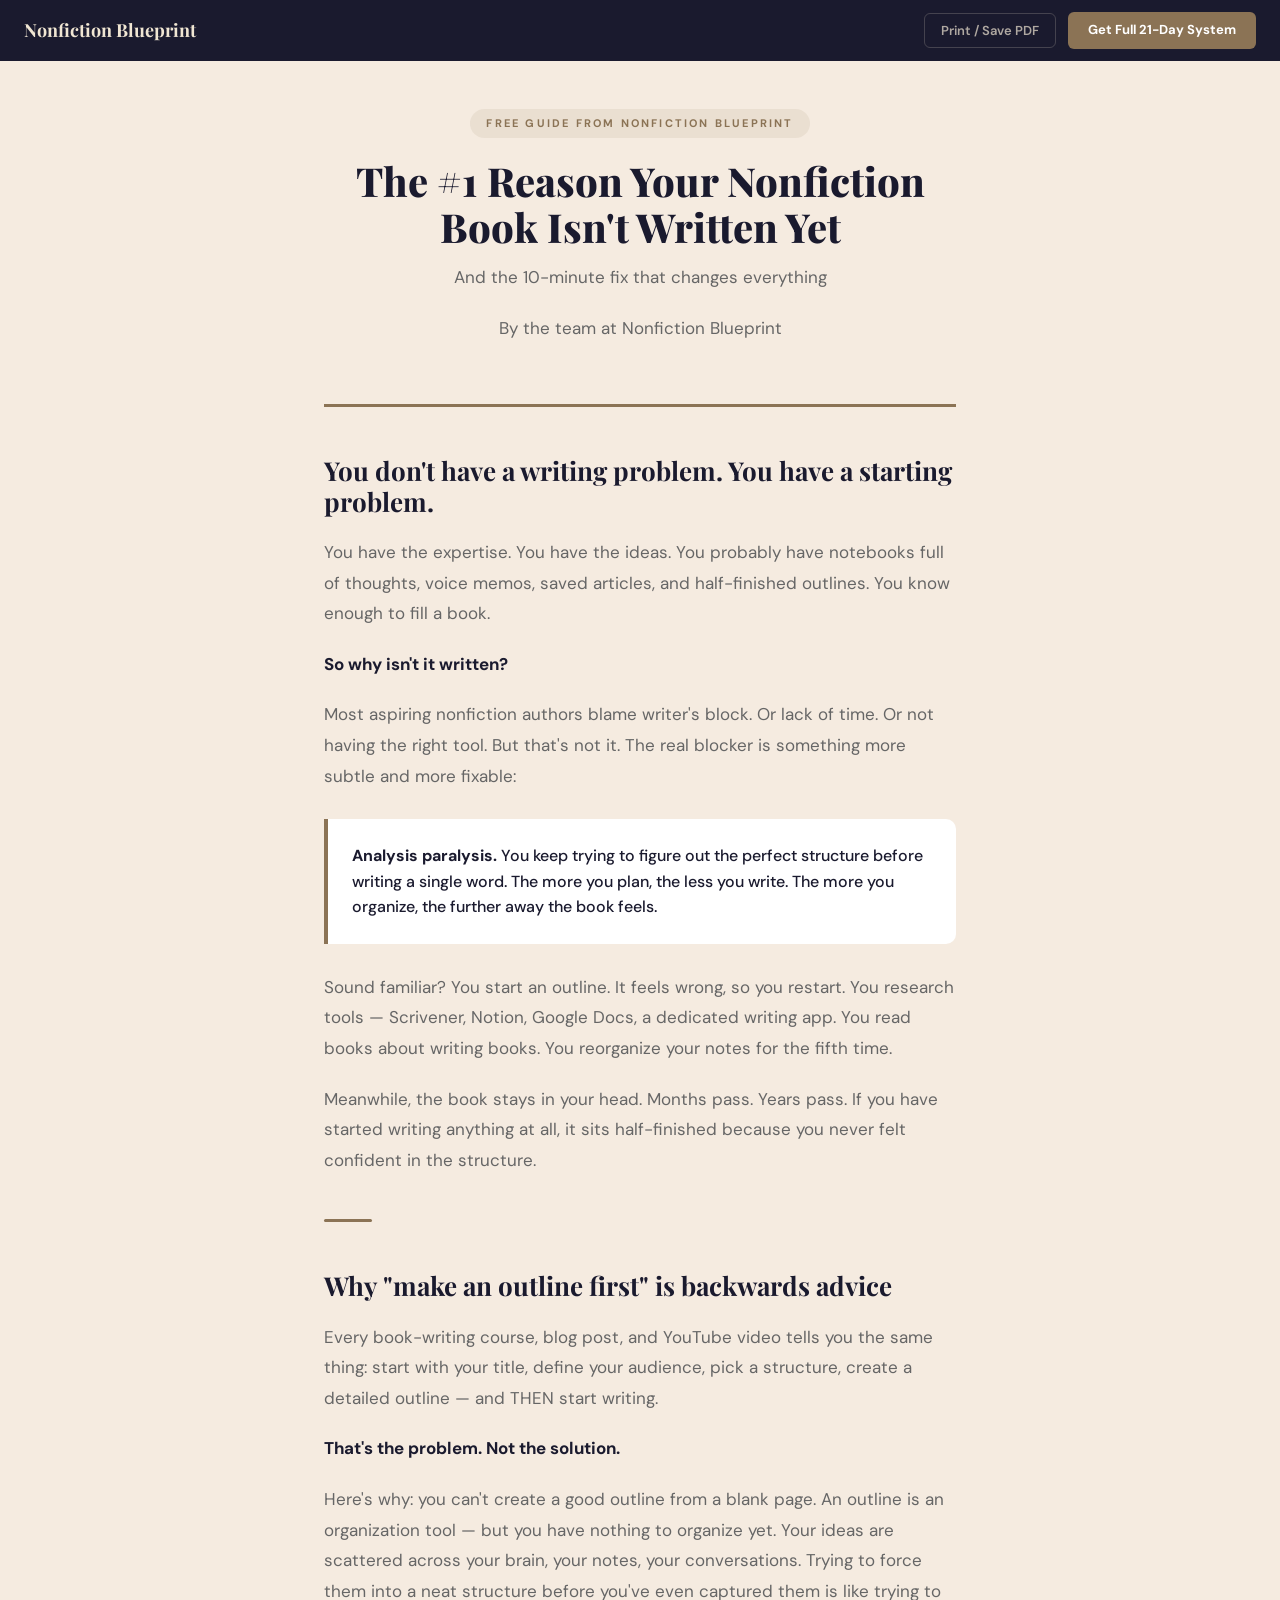
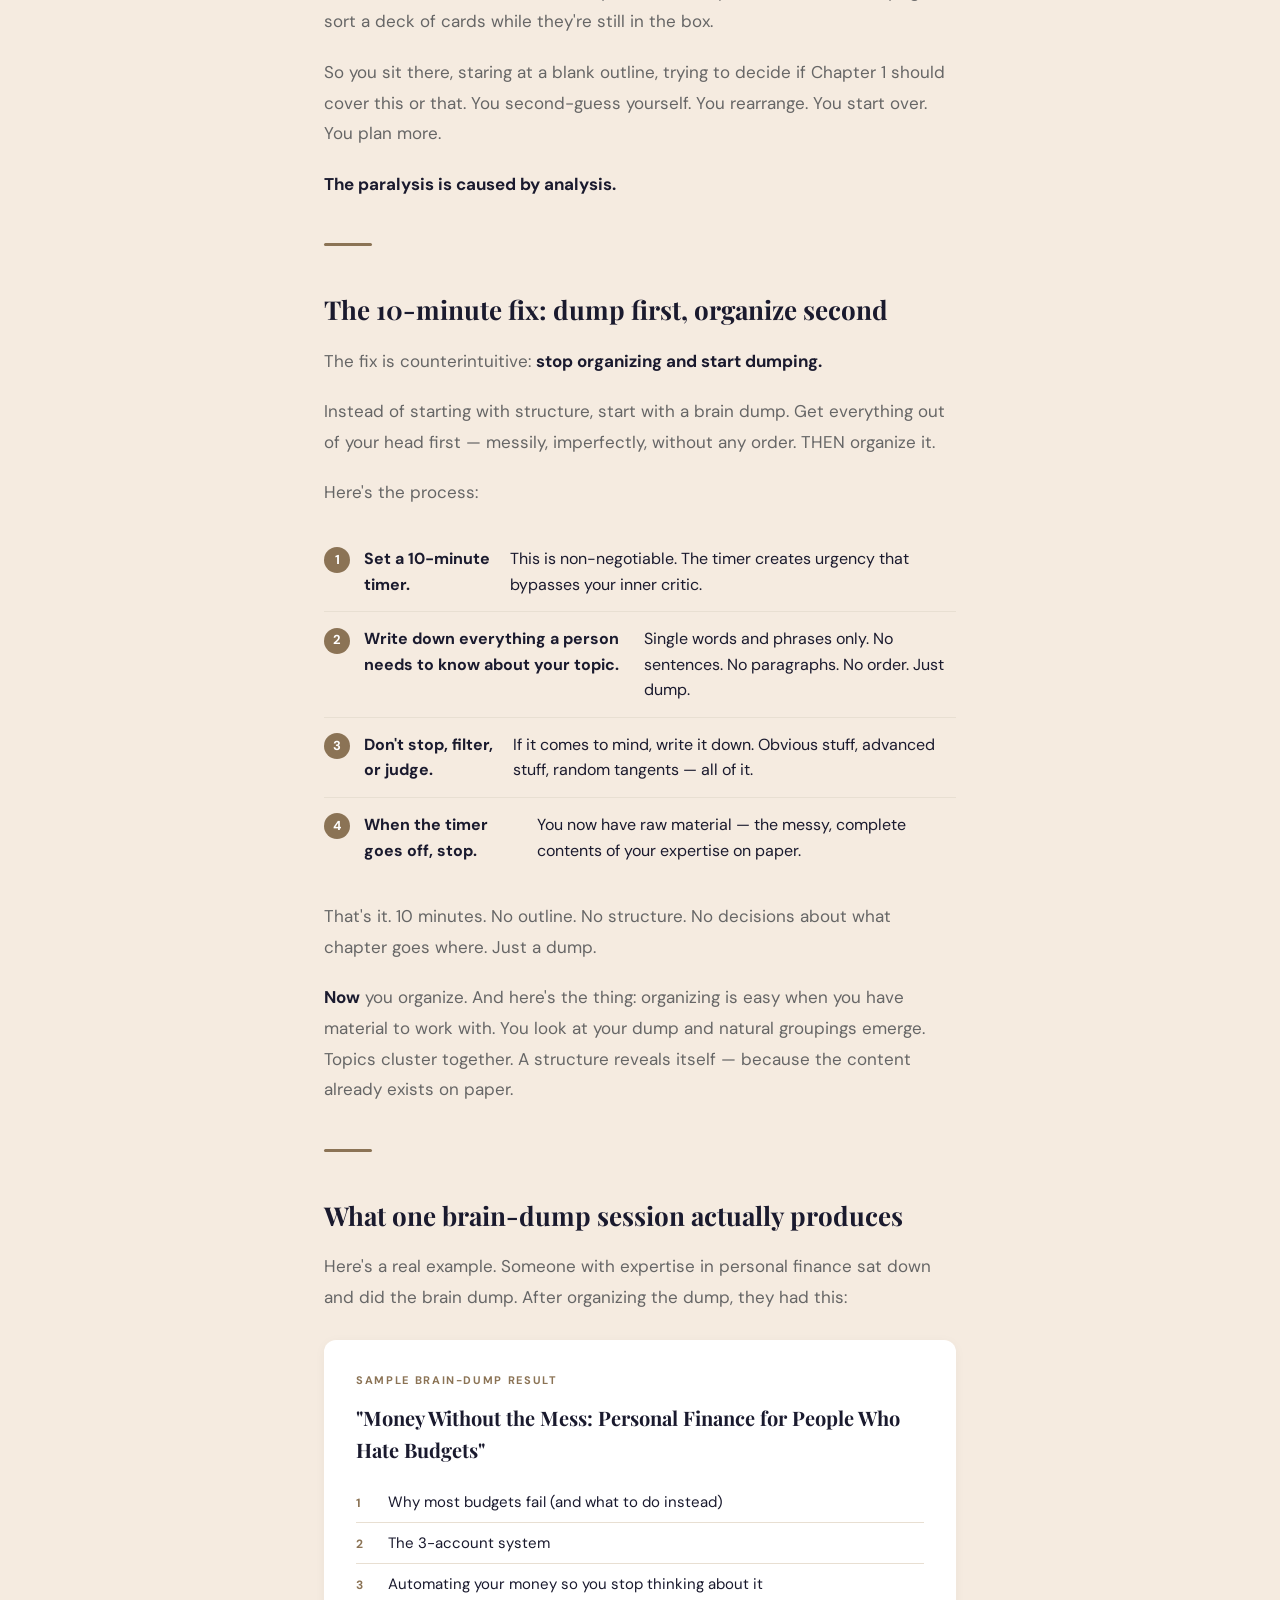
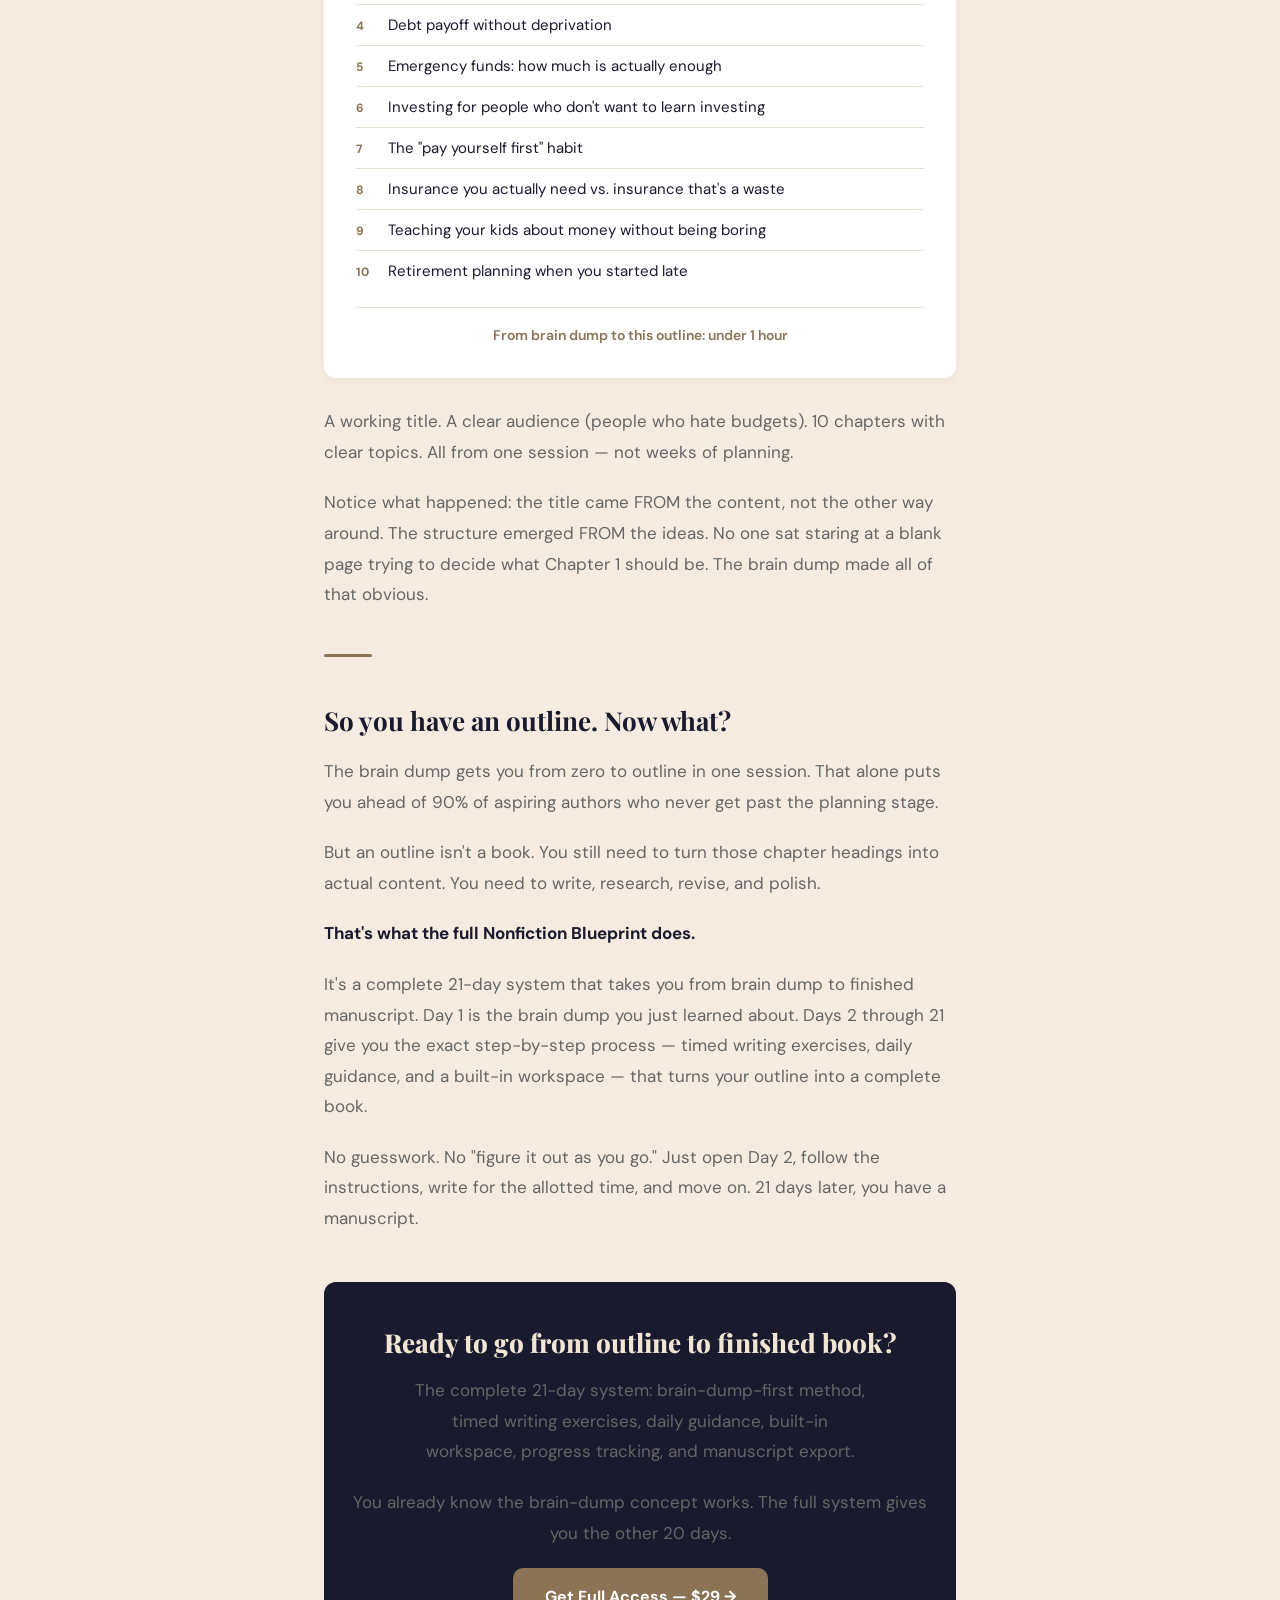
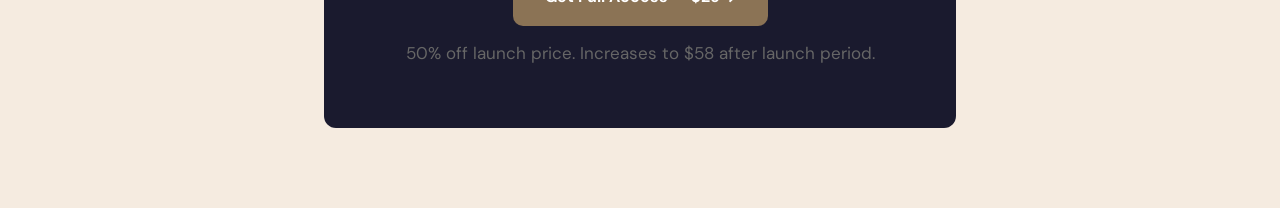
==== lead-magnet-download.html @ 6e2ef528 "Merge pull request #10 from Obviouslyobvi/claude/add-nonfiction-blueprint-EKdOO Claude/add nonfictio" ====
<!DOCTYPE html>
<html lang="en">
<head>
  <meta charset="UTF-8">
  <meta name="viewport" content="width=device-width, initial-scale=1.0">
  <title>The #1 Reason Your Nonfiction Book Isn't Written Yet - Free Guide | Nonfiction Blueprint</title>
  <meta name="robots" content="noindex">
  <link href="https://fonts.googleapis.com/css2?family=Playfair+Display:ital,wght@0,700;0,800;1,700&family=DM+Sans:wght@400;500;600;700&display=swap" rel="stylesheet">
  <link rel="stylesheet" href="css/global.css">
  <style>
    body {
      background: var(--color-cream);
    }

    /* Top bar */
    .dl-nav {
      background: var(--color-dark);
      padding: 12px 24px;
      display: flex;
      align-items: center;
      justify-content: space-between;
    }
    .dl-nav-brand {
      font-family: var(--font-display);
      font-size: 18px;
      font-weight: 700;
      color: var(--color-warm);
      text-decoration: none;
    }
    .dl-nav-actions {
      display: flex;
      gap: 12px;
      align-items: center;
    }
    .dl-nav-print {
      padding: 8px 16px;
      font-size: 13px;
      font-weight: 600;
      background: transparent;
      color: rgba(240,230,211,0.7);
      border: 1px solid rgba(240,230,211,0.2);
      border-radius: var(--radius-sm);
      cursor: pointer;
      font-family: var(--font-body);
      transition: all 0.15s;
    }
    .dl-nav-print:hover {
      color: var(--color-warm);
      border-color: rgba(240,230,211,0.4);
    }
    .dl-nav-cta {
      padding: 8px 20px;
      font-size: 13px;
      font-weight: 700;
      background: var(--color-primary);
      color: #fff;
      border-radius: var(--radius-sm);
      text-decoration: none;
      transition: background 0.15s;
    }
    .dl-nav-cta:hover {
      background: var(--color-primary-dark);
      text-decoration: none;
    }

    /* Guide container */
    .guide {
      max-width: 680px;
      margin: 0 auto;
      padding: 48px 24px 80px;
    }

    /* Cover section */
    .guide-cover {
      text-align: center;
      padding-bottom: 40px;
      margin-bottom: 40px;
      border-bottom: 3px solid var(--color-primary);
    }
    .guide-label {
      display: inline-block;
      font-size: 11px;
      font-weight: 700;
      text-transform: uppercase;
      letter-spacing: 0.2em;
      color: var(--color-primary);
      background: rgba(139,115,85,0.1);
      padding: 6px 16px;
      border-radius: 20px;
      margin-bottom: 20px;
    }
    .guide-cover-title {
      font-family: var(--font-display);
      font-size: clamp(28px, 5vw, 40px);
      font-weight: 800;
      color: var(--color-dark);
      line-height: 1.15;
      margin-bottom: 12px;
    }
    .guide-cover-subtitle {
      font-size: 18px;
      color: var(--color-text-secondary);
      line-height: 1.6;
    }
    .guide-cover-by {
      font-size: 14px;
      color: var(--color-text-muted);
      margin-top: 20px;
    }

    /* Body text */
    .guide p {
      font-size: 17px;
      color: var(--color-text-secondary);
      line-height: 1.8;
      margin-bottom: 20px;
    }
    .guide p strong {
      color: var(--color-dark);
    }

    /* Section headings */
    .guide-h2 {
      font-family: var(--font-display);
      font-size: 26px;
      font-weight: 700;
      color: var(--color-dark);
      margin-top: 48px;
      margin-bottom: 20px;
      line-height: 1.2;
    }
    .guide-h3 {
      font-family: var(--font-display);
      font-size: 20px;
      font-weight: 700;
      color: var(--color-dark);
      margin-top: 32px;
      margin-bottom: 14px;
    }

    /* Divider */
    .guide-divider {
      width: 48px;
      height: 3px;
      background: var(--color-primary);
      border: none;
      margin: 44px 0;
      border-radius: 2px;
    }

    /* Callout box */
    .guide-callout {
      background: var(--color-bg);
      border-left: 4px solid var(--color-primary);
      border-radius: 0 var(--radius-md) var(--radius-md) 0;
      padding: 24px;
      margin: 28px 0;
    }
    .guide-callout p {
      margin-bottom: 0;
      font-size: 16px;
      color: var(--color-dark);
      font-weight: 500;
      line-height: 1.6;
    }

    /* Numbered list */
    .guide-steps {
      list-style: none;
      counter-reset: guide-steps;
      margin: 24px 0;
    }
    .guide-steps li {
      counter-increment: guide-steps;
      padding: 14px 0;
      font-size: 16px;
      color: var(--color-text);
      border-bottom: 1px solid var(--color-border);
      display: flex;
      align-items: baseline;
      gap: 14px;
      line-height: 1.6;
    }
    .guide-steps li:last-child {
      border-bottom: none;
    }
    .guide-steps li::before {
      content: counter(guide-steps);
      font-weight: 700;
      font-size: 13px;
      color: #fff;
      background: var(--color-primary);
      width: 26px;
      height: 26px;
      border-radius: 50%;
      display: flex;
      align-items: center;
      justify-content: center;
      flex-shrink: 0;
    }

    /* Sample outline */
    .guide-sample {
      background: var(--color-bg);
      border-radius: var(--radius-lg);
      padding: 32px;
      margin: 28px 0;
      box-shadow: 0 2px 12px rgba(0,0,0,0.04);
    }
    .guide-sample-label {
      font-size: 11px;
      font-weight: 700;
      text-transform: uppercase;
      letter-spacing: 0.15em;
      color: var(--color-primary);
      margin-bottom: 12px;
    }
    .guide-sample-title {
      font-family: var(--font-display);
      font-size: 20px;
      font-weight: 700;
      color: var(--color-dark);
      margin-bottom: 16px;
    }
    .guide-sample-list {
      list-style: none;
      counter-reset: sample-counter;
    }
    .guide-sample-list li {
      counter-increment: sample-counter;
      padding: 8px 0;
      font-size: 15px;
      color: var(--color-text);
      border-bottom: 1px solid var(--color-border);
      display: flex;
      align-items: baseline;
      gap: 12px;
    }
    .guide-sample-list li:last-child {
      border-bottom: none;
    }
    .guide-sample-list li::before {
      content: counter(sample-counter);
      font-weight: 700;
      font-size: 12px;
      color: var(--color-primary);
      min-width: 20px;
    }
    .guide-sample-note {
      font-size: 14px;
      color: var(--color-primary);
      font-weight: 600;
      margin-top: 16px;
      padding-top: 16px;
      border-top: 1px solid var(--color-border);
      text-align: center;
    }

    /* CTA section */
    .guide-cta {
      background: var(--color-dark);
      color: var(--color-warm);
      border-radius: var(--radius-lg);
      padding: 40px 28px;
      text-align: center;
      margin-top: 48px;
    }
    .guide-cta-title {
      font-family: var(--font-display);
      font-size: 26px;
      font-weight: 800;
      margin-bottom: 12px;
    }
    .guide-cta-text {
      font-size: 16px;
      color: rgba(240,230,211,0.7);
      margin-bottom: 8px;
      line-height: 1.6;
      max-width: 460px;
      margin-left: auto;
      margin-right: auto;
    }
    .guide-cta-subtext {
      font-size: 14px;
      color: rgba(240,230,211,0.5);
      margin-bottom: 24px;
      line-height: 1.5;
    }
    .guide-cta-btn {
      display: inline-block;
      padding: 16px 32px;
      font-size: 16px;
      font-weight: 700;
      background: var(--color-primary);
      color: #fff;
      border-radius: var(--radius-md);
      text-decoration: none;
      transition: background 0.15s ease, transform 0.15s ease;
    }
    .guide-cta-btn:hover {
      background: var(--color-primary-light);
      text-decoration: none;
      transform: translateY(-1px);
    }
    .guide-cta-note {
      font-size: 12px;
      color: rgba(240,230,211,0.35);
      margin-top: 12px;
    }

    /* Print styles */
    @media print {
      .dl-nav, .guide-cta { display: none; }
      body { background: #fff; }
      .guide { padding: 0; max-width: none; }
      .guide-cover { border-bottom-color: #333; }
      .guide p, .guide-steps li, .guide-sample-list li { font-size: 12pt; }
      .guide-h2 { font-size: 18pt; }
      .guide-h3 { font-size: 14pt; }
      .guide-cover-title { font-size: 24pt; }
    }

    @media (max-width: 640px) {
      .guide {
        padding: 32px 20px 60px;
      }
      .guide-sample {
        padding: 24px 20px;
      }
      .guide-cta {
        padding: 32px 20px;
      }
    }
  </style>
</head>
<body>
  <nav class="dl-nav">
    <a href="/" class="dl-nav-brand">Nonfiction Blueprint</a>
    <div class="dl-nav-actions">
      <button class="dl-nav-print" onclick="window.print()">Print / Save PDF</button>
      <a href="/login.html" class="dl-nav-cta">Get Full 21-Day System</a>
    </div>
  </nav>

  <div class="guide">
    <!-- Cover -->
    <div class="guide-cover">
      <div class="guide-label">Free Guide from Nonfiction Blueprint</div>
      <h1 class="guide-cover-title">The #1 Reason Your Nonfiction Book Isn't Written Yet</h1>
      <p class="guide-cover-subtitle">And the 10-minute fix that changes everything</p>
      <p class="guide-cover-by">By the team at Nonfiction Blueprint</p>
    </div>

    <!-- Section 1: The Problem -->
    <h2 class="guide-h2">You don't have a writing problem. You have a starting problem.</h2>

    <p>
      You have the expertise. You have the ideas. You probably have notebooks full of thoughts, voice memos, saved articles, and half-finished outlines. You know enough to fill a book.
    </p>
    <p>
      <strong>So why isn't it written?</strong>
    </p>
    <p>
      Most aspiring nonfiction authors blame writer's block. Or lack of time. Or not having the right tool. But that's not it. The real blocker is something more subtle and more fixable:
    </p>

    <div class="guide-callout">
      <p><strong>Analysis paralysis.</strong> You keep trying to figure out the perfect structure before writing a single word. The more you plan, the less you write. The more you organize, the further away the book feels.</p>
    </div>

    <p>
      Sound familiar? You start an outline. It feels wrong, so you restart. You research tools — Scrivener, Notion, Google Docs, a dedicated writing app. You read books about writing books. You reorganize your notes for the fifth time.
    </p>
    <p>
      Meanwhile, the book stays in your head. Months pass. Years pass. If you have started writing anything at all, it sits half-finished because you never felt confident in the structure.
    </p>

    <hr class="guide-divider">

    <!-- Section 2: Why Traditional Advice Fails -->
    <h2 class="guide-h2">Why "make an outline first" is backwards advice</h2>

    <p>
      Every book-writing course, blog post, and YouTube video tells you the same thing: start with your title, define your audience, pick a structure, create a detailed outline — and THEN start writing.
    </p>
    <p>
      <strong>That's the problem. Not the solution.</strong>
    </p>
    <p>
      Here's why: you can't create a good outline from a blank page. An outline is an organization tool — but you have nothing to organize yet. Your ideas are scattered across your brain, your notes, your conversations. Trying to force them into a neat structure before you've even captured them is like trying to sort a deck of cards while they're still in the box.
    </p>
    <p>
      So you sit there, staring at a blank outline, trying to decide if Chapter 1 should cover this or that. You second-guess yourself. You rearrange. You start over. You plan more.
    </p>
    <p>
      <strong>The paralysis is caused by analysis.</strong>
    </p>

    <hr class="guide-divider">

    <!-- Section 3: The Fix -->
    <h2 class="guide-h2">The 10-minute fix: dump first, organize second</h2>

    <p>
      The fix is counterintuitive: <strong>stop organizing and start dumping.</strong>
    </p>
    <p>
      Instead of starting with structure, start with a brain dump. Get everything out of your head first — messily, imperfectly, without any order. THEN organize it.
    </p>
    <p>
      Here's the process:
    </p>

    <ol class="guide-steps">
      <li><strong>Set a 10-minute timer.</strong> This is non-negotiable. The timer creates urgency that bypasses your inner critic.</li>
      <li><strong>Write down everything a person needs to know about your topic.</strong> Single words and phrases only. No sentences. No paragraphs. No order. Just dump.</li>
      <li><strong>Don't stop, filter, or judge.</strong> If it comes to mind, write it down. Obvious stuff, advanced stuff, random tangents — all of it.</li>
      <li><strong>When the timer goes off, stop.</strong> You now have raw material — the messy, complete contents of your expertise on paper.</li>
    </ol>

    <p>
      That's it. 10 minutes. No outline. No structure. No decisions about what chapter goes where. Just a dump.
    </p>
    <p>
      <strong>Now</strong> you organize. And here's the thing: organizing is easy when you have material to work with. You look at your dump and natural groupings emerge. Topics cluster together. A structure reveals itself — because the content already exists on paper.
    </p>

    <hr class="guide-divider">

    <!-- Section 4: What It Produces -->
    <h2 class="guide-h2">What one brain-dump session actually produces</h2>

    <p>
      Here's a real example. Someone with expertise in personal finance sat down and did the brain dump. After organizing the dump, they had this:
    </p>

    <div class="guide-sample">
      <div class="guide-sample-label">Sample Brain-Dump Result</div>
      <div class="guide-sample-title">"Money Without the Mess: Personal Finance for People Who Hate Budgets"</div>
      <ol class="guide-sample-list">
        <li>Why most budgets fail (and what to do instead)</li>
        <li>The 3-account system</li>
        <li>Automating your money so you stop thinking about it</li>
        <li>Debt payoff without deprivation</li>
        <li>Emergency funds: how much is actually enough</li>
        <li>Investing for people who don't want to learn investing</li>
        <li>The "pay yourself first" habit</li>
        <li>Insurance you actually need vs. insurance that's a waste</li>
        <li>Teaching your kids about money without being boring</li>
        <li>Retirement planning when you started late</li>
      </ol>
      <div class="guide-sample-note">
        From brain dump to this outline: under 1 hour
      </div>
    </div>

    <p>
      A working title. A clear audience (people who hate budgets). 10 chapters with clear topics. All from one session — not weeks of planning.
    </p>
    <p>
      Notice what happened: the title came FROM the content, not the other way around. The structure emerged FROM the ideas. No one sat staring at a blank page trying to decide what Chapter 1 should be. The brain dump made all of that obvious.
    </p>

    <hr class="guide-divider">

    <!-- Section 5: What Happens Next -->
    <h2 class="guide-h2">So you have an outline. Now what?</h2>

    <p>
      The brain dump gets you from zero to outline in one session. That alone puts you ahead of 90% of aspiring authors who never get past the planning stage.
    </p>
    <p>
      But an outline isn't a book. You still need to turn those chapter headings into actual content. You need to write, research, revise, and polish.
    </p>
    <p>
      <strong>That's what the full Nonfiction Blueprint does.</strong>
    </p>
    <p>
      It's a complete 21-day system that takes you from brain dump to finished manuscript. Day 1 is the brain dump you just learned about. Days 2 through 21 give you the exact step-by-step process — timed writing exercises, daily guidance, and a built-in workspace — that turns your outline into a complete book.
    </p>
    <p>
      No guesswork. No "figure it out as you go." Just open Day 2, follow the instructions, write for the allotted time, and move on. 21 days later, you have a manuscript.
    </p>

    <!-- CTA -->
    <div class="guide-cta">
      <h2 class="guide-cta-title">Ready to go from outline to finished book?</h2>
      <p class="guide-cta-text">
        The complete 21-day system: brain-dump-first method, timed writing exercises, daily guidance, built-in workspace, progress tracking, and manuscript export.
      </p>
      <p class="guide-cta-subtext">
        You already know the brain-dump concept works. The full system gives you the other 20 days.
      </p>
      <a href="/login.html" class="guide-cta-btn">Get Full Access — $29 &rarr;</a>
      <p class="guide-cta-note">
        50% off launch price. Increases to $58 after launch period.
      </p>
    </div>
  </div>

  <script>
    // Track that user has viewed the lead magnet
    try {
      localStorage.setItem('nb_lead_magnet_viewed', 'true');
    } catch(e) {}
  </script>
</body>
</html>
---- css/global.css ----
/* ===================================
   GLOBAL DESIGN SYSTEM
   Nonfiction Blueprint
   =================================== */

:root {
  /* Brand Colors */
  --color-primary: #8b7355;
  --color-primary-dark: #7a6348;
  --color-primary-light: #a08b6d;
  --color-dark: #1a1a2e;
  --color-dark-lighter: #2a2a3e;
  --color-cream: #f5ebe0;
  --color-cream-light: #f8f4ee;
  --color-warm: #f0e6d3;

  /* Neutral Colors */
  --color-text: #1a1a2e;
  --color-text-secondary: #666;
  --color-text-muted: #999;
  --color-border: #e8dfd2;
  --color-border-light: #eee;
  --color-bg: #fff;
  --color-success: #22c55e;
  --color-error: #ef4444;

  /* Typography */
  --font-body: 'DM Sans', system-ui, -apple-system, sans-serif;
  --font-display: 'Playfair Display', Georgia, serif;

  /* Spacing */
  --space-xs: 4px;
  --space-sm: 8px;
  --space-md: 16px;
  --space-lg: 24px;
  --space-xl: 32px;
  --space-2xl: 48px;
  --space-3xl: 64px;

  /* Border Radius */
  --radius-sm: 6px;
  --radius-md: 10px;
  --radius-lg: 12px;
  --radius-xl: 16px;
}

/* Reset */
*, *::before, *::after { margin: 0; padding: 0; box-sizing: border-box; }

body {
  font-family: var(--font-body);
  color: var(--color-text);
  line-height: 1.6;
  -webkit-font-smoothing: antialiased;
  background: var(--color-bg);
}

a {
  color: var(--color-primary);
  text-decoration: none;
}

a:hover {
  text-decoration: underline;
}

img {
  max-width: 100%;
  height: auto;
}

/* Utility: screen-reader only */
.sr-only {
  position: absolute;
  width: 1px;
  height: 1px;
  padding: 0;
  margin: -1px;
  overflow: hidden;
  clip: rect(0, 0, 0, 0);
  white-space: nowrap;
  border-width: 0;
}
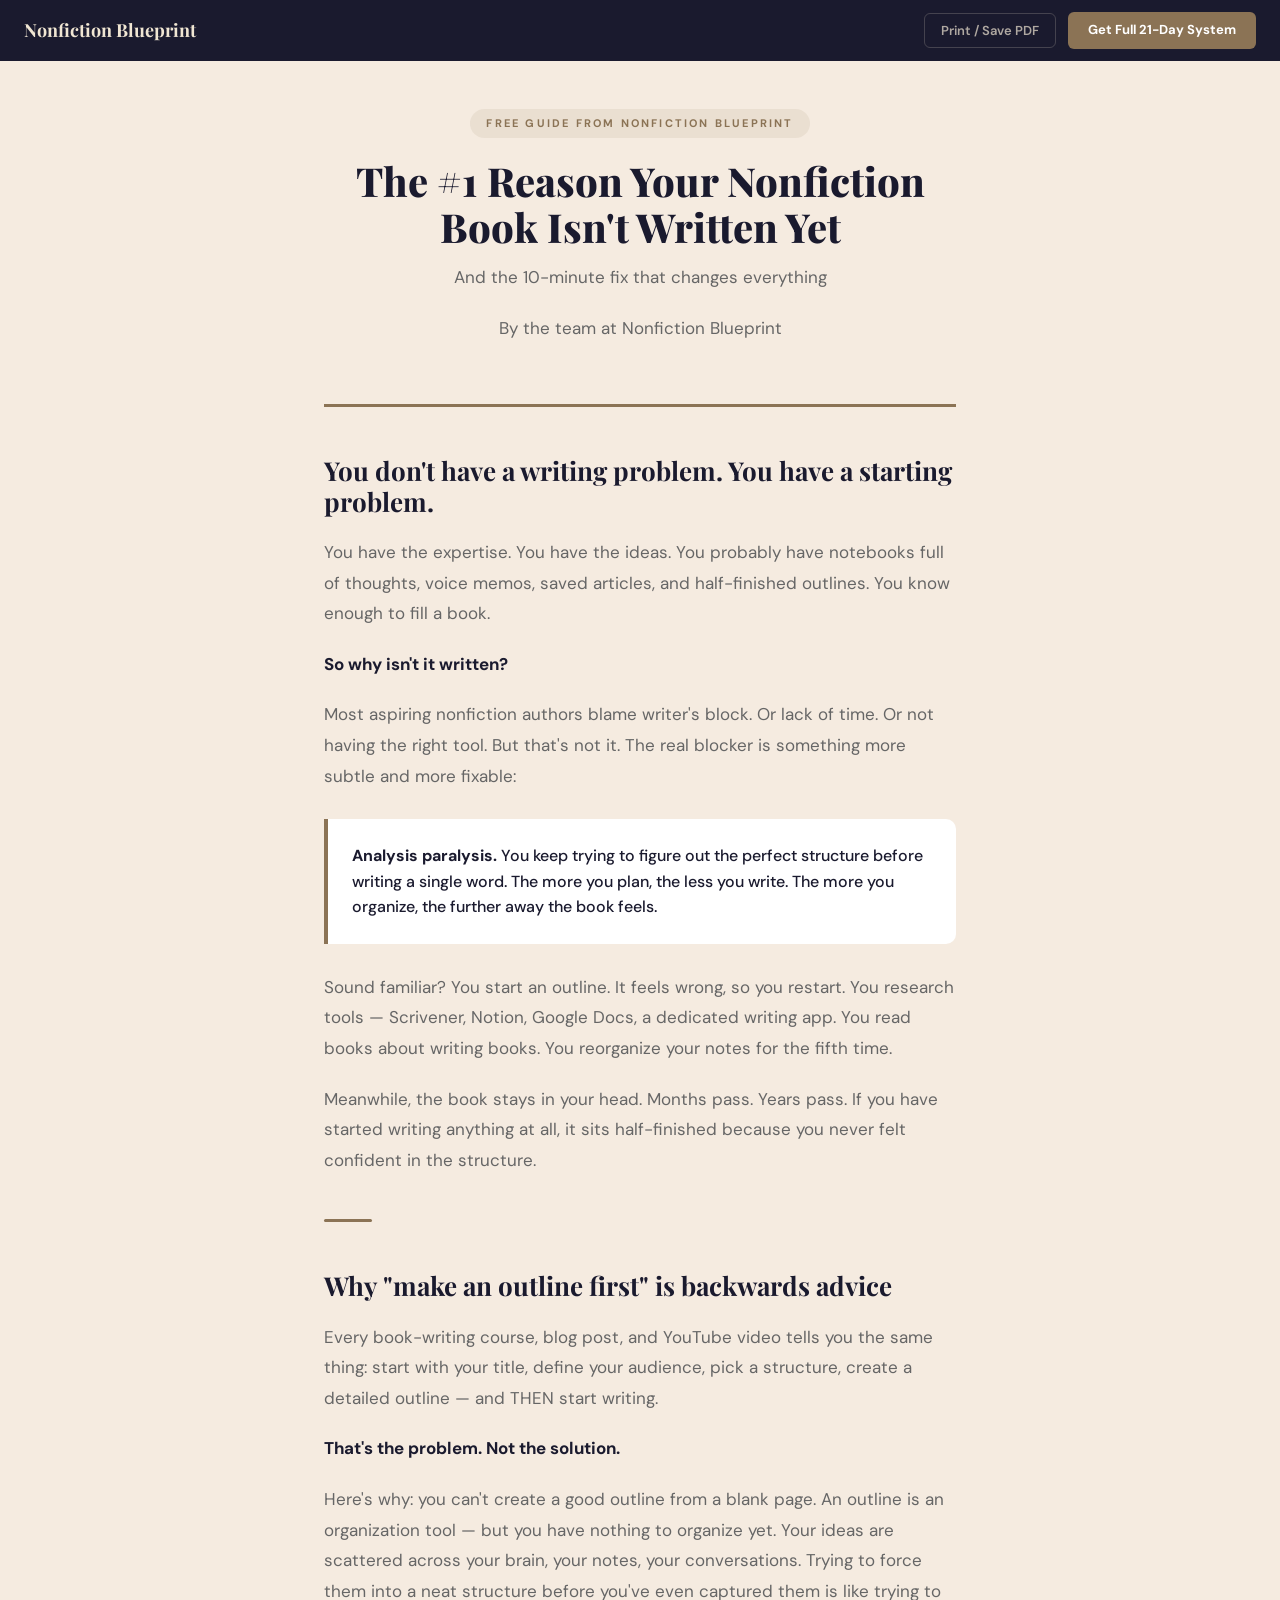
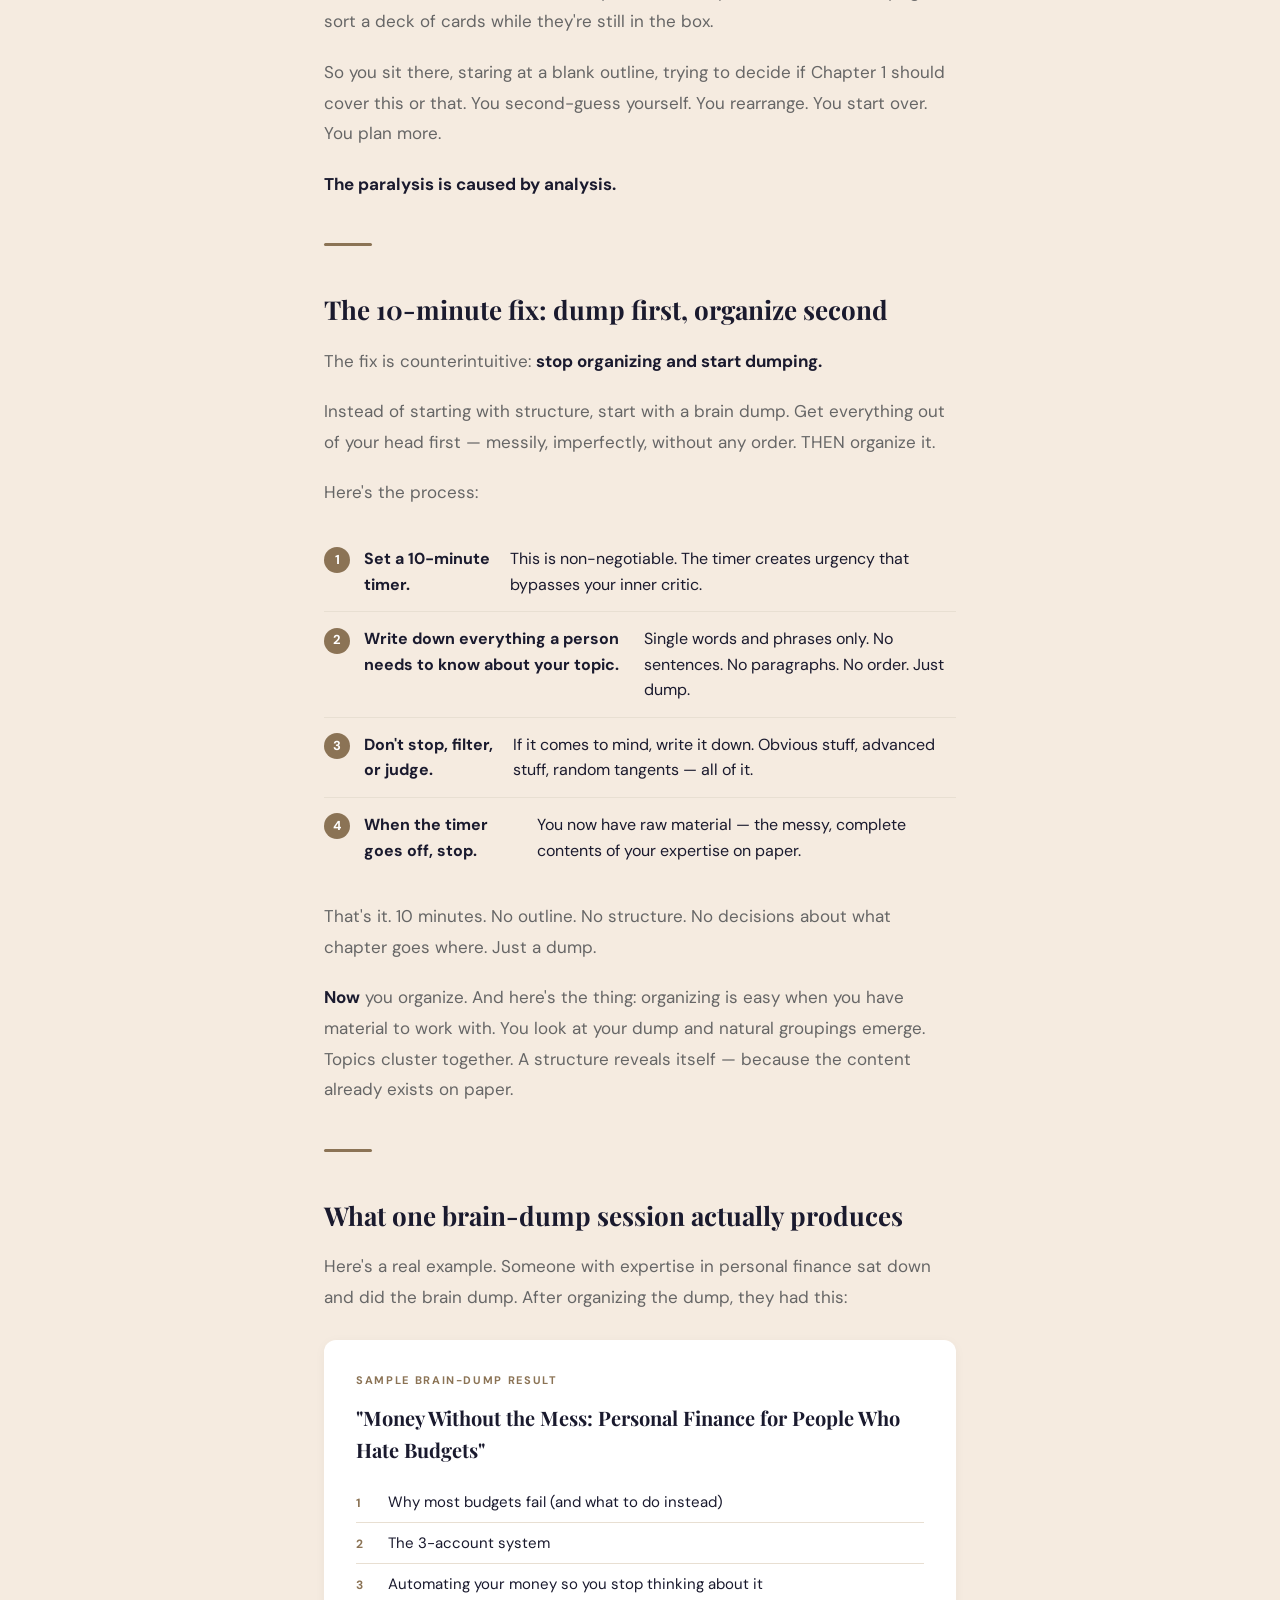
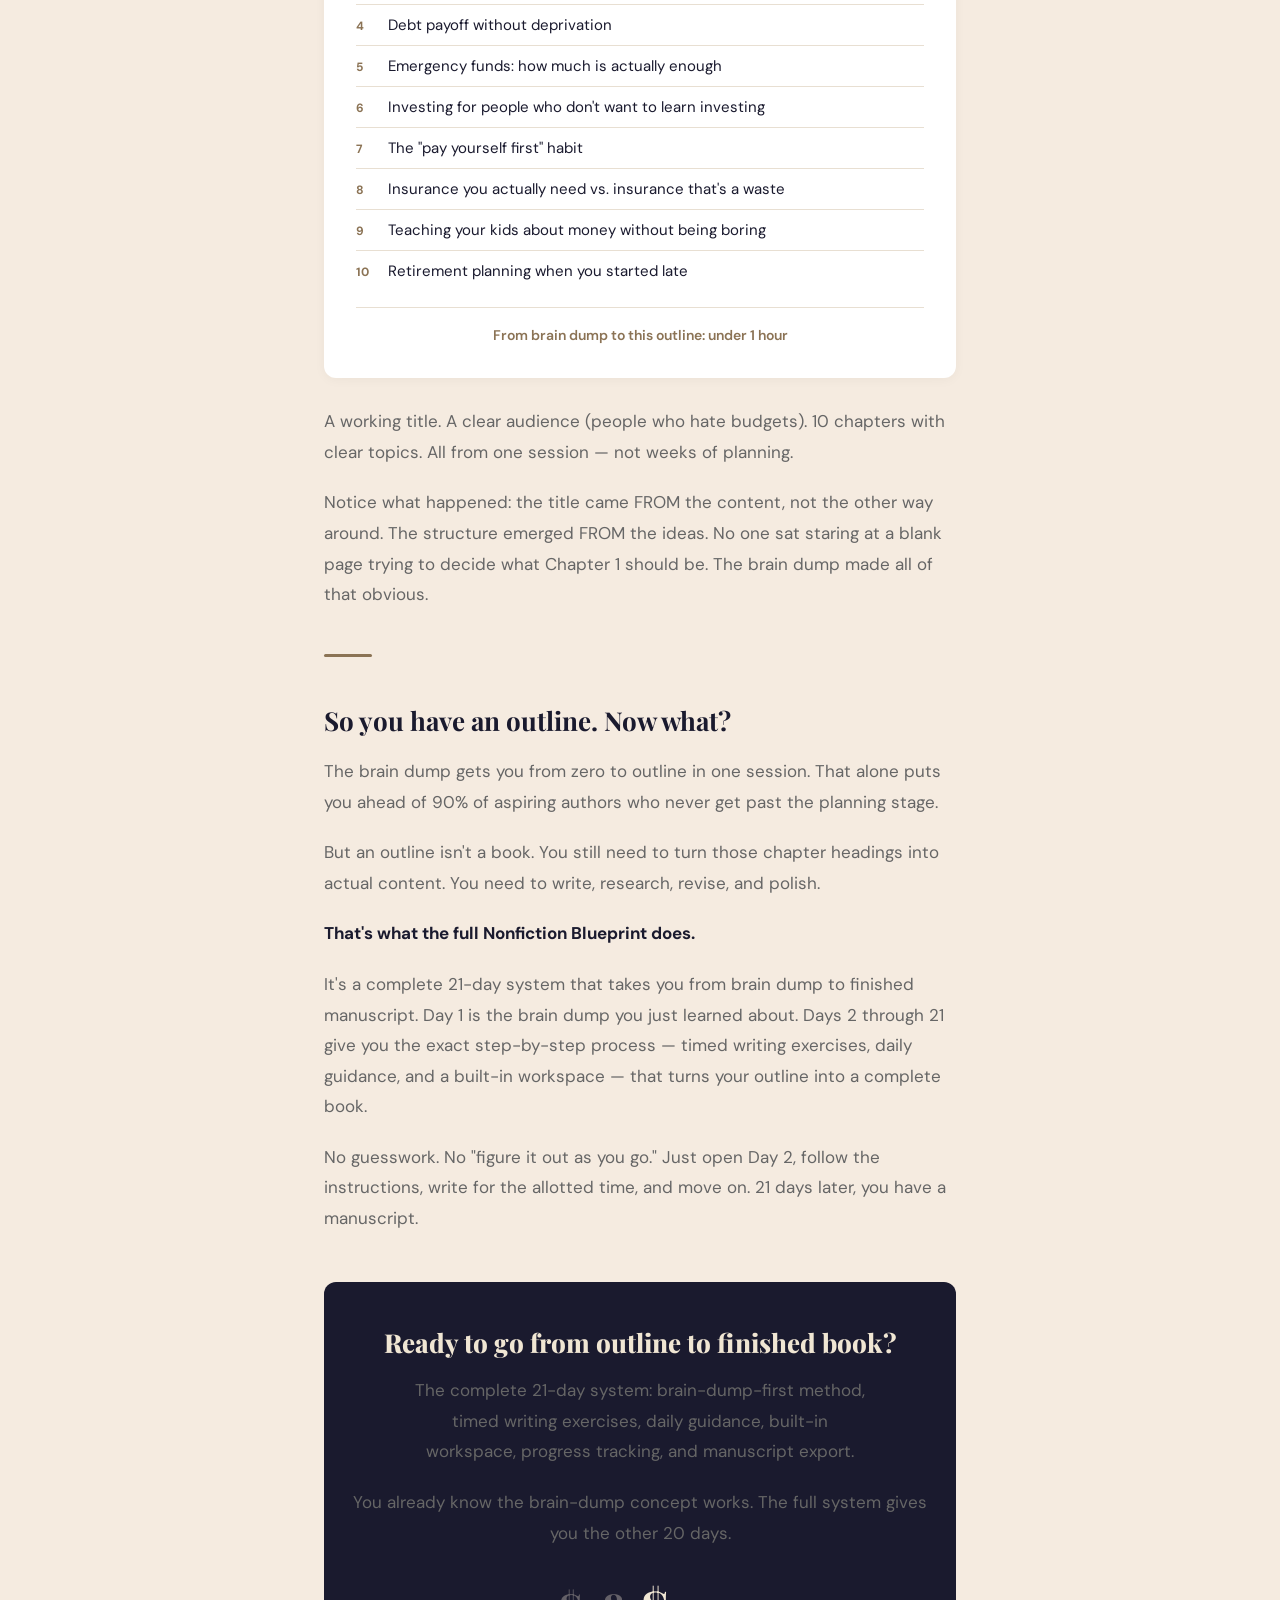
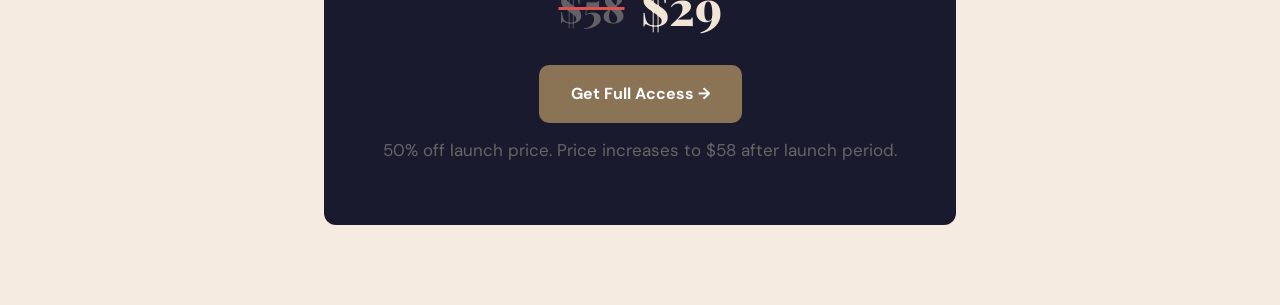
==== commit b7ab9abf: "Merge pull request #11 from Obviouslyobvi/claude/add-nonfiction-blueprint-EKdOO Add strikethrough $5" ====
--- a/lead-magnet-download.html
+++ b/lead-magnet-download.html
@@ -279,6 +279,28 @@
       max-width: 460px;
       margin-left: auto;
       margin-right: auto;
+    }
+    .guide-cta-pricing {
+      display: flex;
+      align-items: center;
+      justify-content: center;
+      gap: 16px;
+      margin-bottom: 20px;
+    }
+    .guide-price-old {
+      font-family: var(--font-display);
+      font-size: 40px;
+      font-weight: 800;
+      color: rgba(240,230,211,0.35);
+      text-decoration: line-through;
+      text-decoration-color: #d9534f;
+      text-decoration-thickness: 3px;
+    }
+    .guide-price-now {
+      font-family: var(--font-display);
+      font-size: 48px;
+      font-weight: 800;
+      color: var(--color-warm);
     }
     .guide-cta-subtext {
       font-size: 14px;
@@ -491,9 +513,13 @@
       <p class="guide-cta-subtext">
         You already know the brain-dump concept works. The full system gives you the other 20 days.
       </p>
-      <a href="/login.html" class="guide-cta-btn">Get Full Access — $29 &rarr;</a>
+      <div class="guide-cta-pricing">
+        <span class="guide-price-old">$58</span>
+        <span class="guide-price-now">$29</span>
+      </div>
+      <a href="/login.html" class="guide-cta-btn">Get Full Access &rarr;</a>
       <p class="guide-cta-note">
-        50% off launch price. Increases to $58 after launch period.
+        50% off launch price. Price increases to $58 after launch period.
       </p>
     </div>
   </div>
